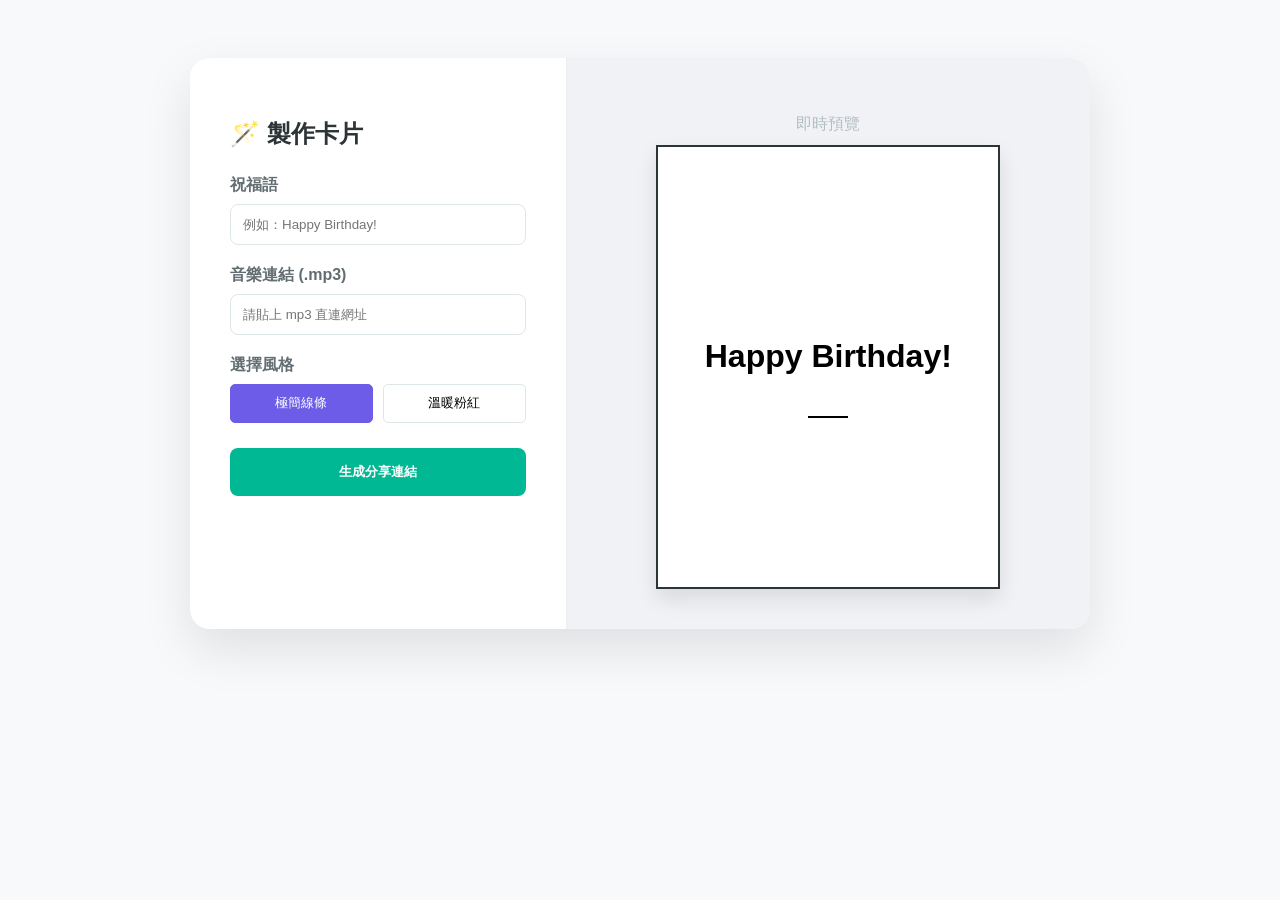
==== index.html @ b80559ca "Rename html to index.html" ====
<!DOCTYPE html>
<html lang="zh-TW">
<head>
    <meta charset="UTF-8">
    <title>生日卡片產生器</title>
    <style>
        :root { --primary: #6c5ce7; --bg: #f8f9fa; }
        body { font-family: 'Segoe UI', sans-serif; background: var(--bg); display: flex; justify-content: center; padding: 50px; }
        .editor-container { display: flex; background: white; border-radius: 20px; box-shadow: 0 20px 50px rgba(0,0,0,0.1); overflow: hidden; max-width: 900px; width: 100%; }
        
        /* 左側控制面板 */
        .controls { padding: 40px; width: 40%; border-right: 1px solid #eee; }
        .controls h2 { color: #2d3436; margin-bottom: 25px; font-size: 1.5rem; }
        label { display: block; margin-bottom: 8px; font-weight: bold; color: #636e72; }
        input { width: 100%; padding: 12px; margin-bottom: 20px; border: 1px solid #dfe6e9; border-radius: 8px; box-sizing: border-box; }
        
        .theme-selector { display: flex; gap: 10px; margin-bottom: 25px; }
        .theme-btn { flex: 1; padding: 10px; border: 1px solid #dfe6e9; background: white; cursor: pointer; border-radius: 5px; font-size: 0.8rem; }
        .theme-btn.active { background: var(--primary); color: white; border-color: var(--primary); }

        .generate-btn { width: 100%; padding: 15px; background: #00b894; color: white; border: none; border-radius: 8px; font-weight: bold; cursor: pointer; transition: 0.3s; }
        .generate-btn:hover { background: #55efc4; }

        /* 右側預覽區 */
        .preview-box { padding: 40px; width: 60%; background: #f1f2f6; display: flex; flex-direction: column; align-items: center; justify-content: center; }
        .card-preview { width: 300px; height: 400px; background: white; box-shadow: 0 10px 20px rgba(0,0,0,0.1); display: flex; flex-direction: column; justify-content: center; align-items: center; text-align: center; padding: 20px; transition: 0.5s; position: relative; }
        
        /* 風格樣式 */
        .style-modern { border: 2px solid #2d3436; }
        .style-modern::after { content: ''; width: 40px; height: 2px; background: #000; margin-top: 20px; }
        .style-warm { background: #fff5f5; border: 2px dashed #ff7675; color: #d63031; }
    </style>
</head>
<body>

<div class="editor-container">
    <div class="controls">
        <h2>🪄 製作卡片</h2>
        <label>祝福語</label>
        <input type="text" id="wishText" placeholder="例如：Happy Birthday!" oninput="sync()">
        
        <label>音樂連結 (.mp3)</label>
        <input type="text" id="musicUrl" placeholder="請貼上 mp3 直連網址" oninput="sync()">

        <label>選擇風格</label>
        <div class="theme-selector">
            <button class="theme-btn active" onclick="changeStyle('style-modern', this)">極簡線條</button>
            <button class="theme-btn" onclick="changeStyle('style-warm', this)">溫暖粉紅</button>
        </div>

        <button class="generate-btn" onclick="generate()">生成分享連結</button>
        <p id="finalLink" style="word-break: break-all; font-size: 0.8rem; color: #0984e3; margin-top: 15px;"></p>
    </div>

    <div class="preview-box">
        <p style="margin-bottom: 10px; color: #b2bec3;">即時預覽</p>
        <div id="cardMockup" class="card-preview style-modern">
            <h1 id="previewDisplay">Happy Birthday!</h1>
        </div>
    </div>
</div>

<script>
    let currentStyle = 'style-modern';

    function sync() {
        const text = document.getElementById('wishText').value;
        document.getElementById('previewDisplay').innerText = text || "在此顯示祝福";
    }

    function changeStyle(styleName, btn) {
        currentStyle = styleName;
        document.getElementById('cardMockup').className = 'card-preview ' + styleName;
        document.querySelectorAll('.theme-btn').forEach(b => b.classList.remove('active'));
        btn.classList.add('active');
    }

    function generate() {
        const text = encodeURIComponent(document.getElementById('wishText').value);
        const music = encodeURIComponent(document.getElementById('musicUrl').value);
        
        // 假設展示頁面叫 card.html
        const url = `${window.location.origin}${window.location.pathname.replace('index.html', '')}card.html?msg=${text}&m=${music}&s=${currentStyle}`;
        
        const linkDisplay = document.getElementById('finalLink');
        linkDisplay.innerHTML = `成功！請複製網址傳給壽星：<br><a href="${url}" target="_blank">${url}</a>`;
    }
</script>

</body>
</html>
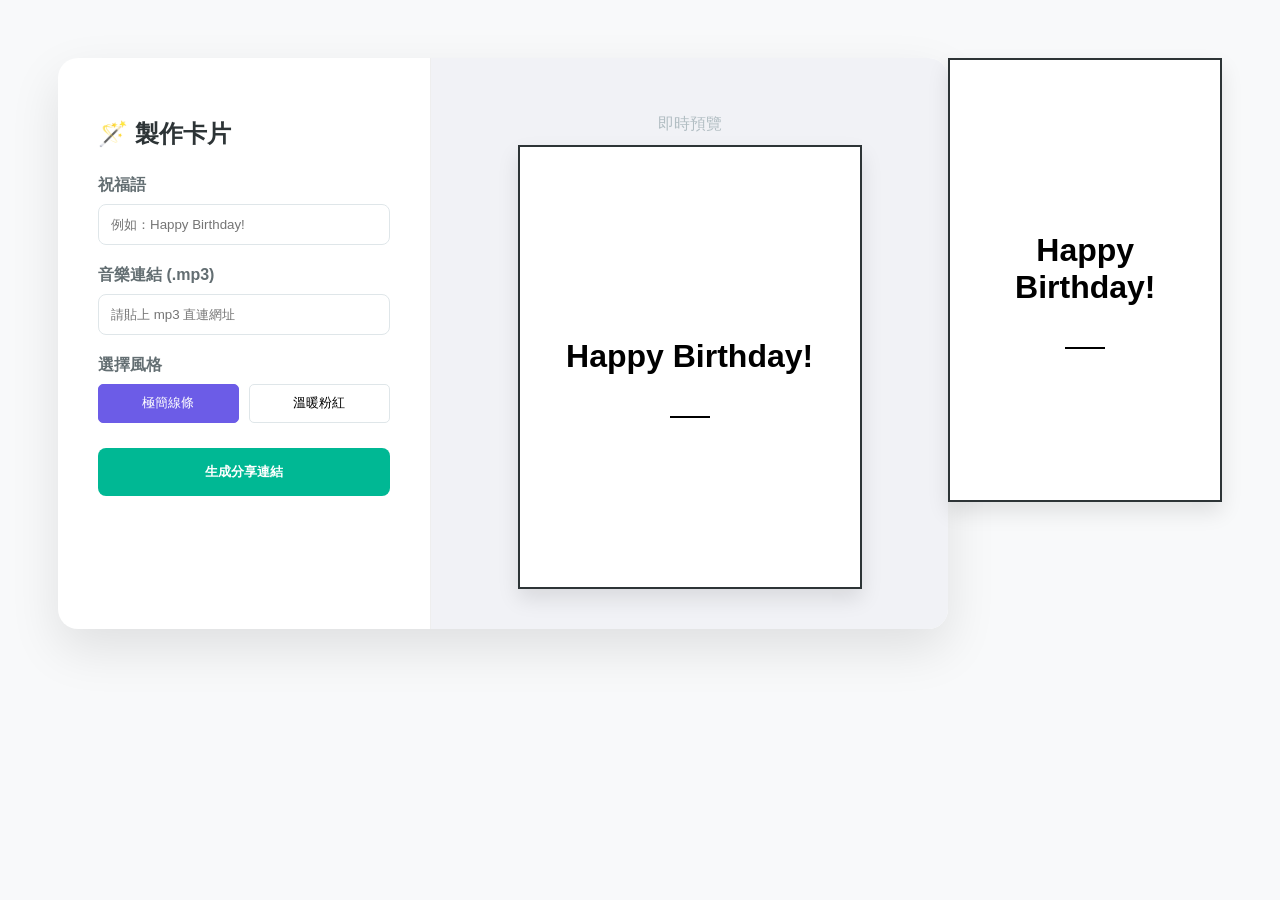
==== commit 2383ec16: "Update index.html" ====
--- a/index.html
+++ b/index.html
@@ -87,5 +87,10 @@
     }
 </script>
 
+
+
+    <div id="cardMockup" class="card-preview style-modern">
+    <div class="card-background-deco"></div> <div class="card-border-deco"></div>    <h1 id="previewDisplay">Happy Birthday!</h1>
+    <div class="card-element-deco"></div>  </div>
 </body>
 </html>
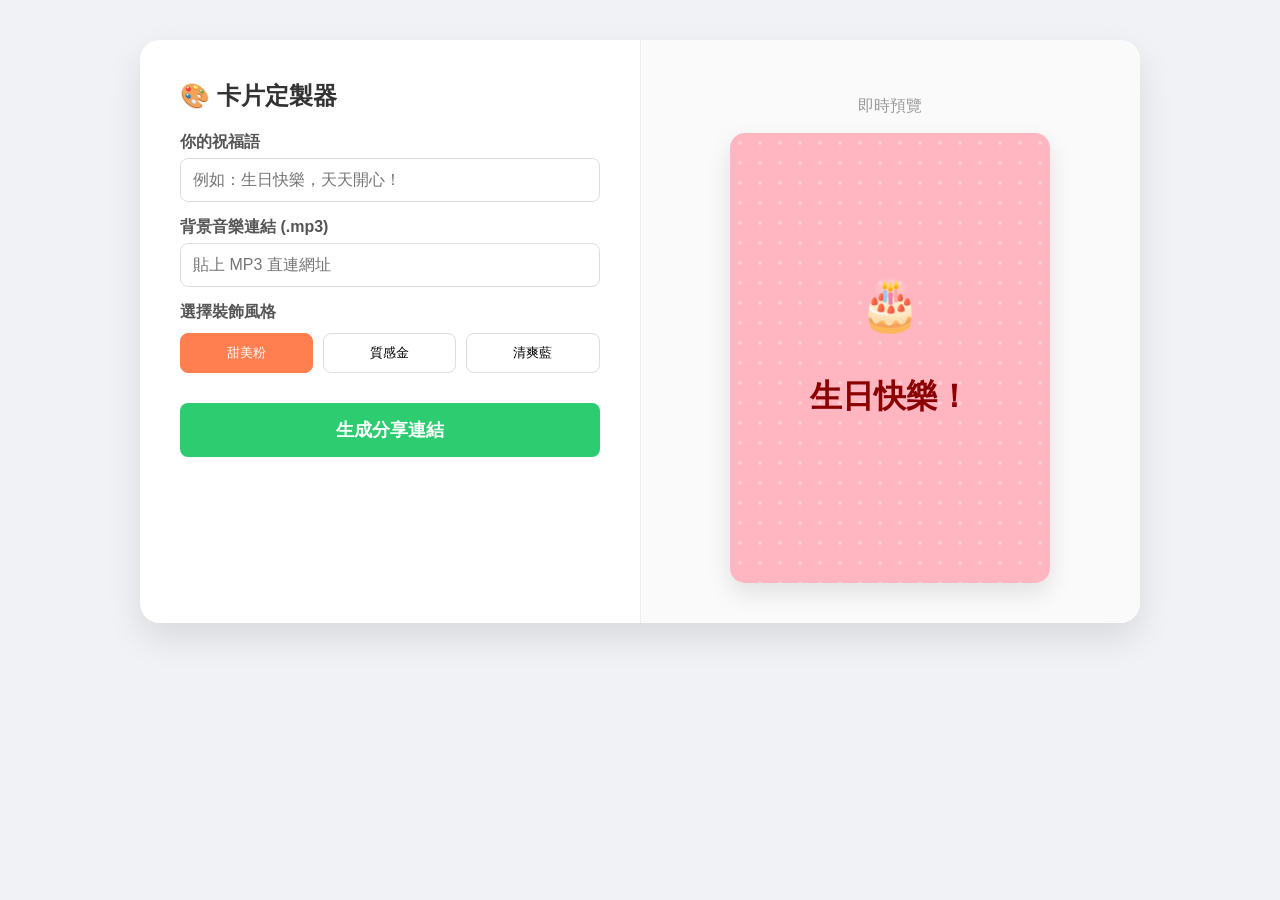
==== commit ebf7e386: "Update index.html" ====
--- a/index.html
+++ b/index.html
@@ -2,95 +2,193 @@
 <html lang="zh-TW">
 <head>
     <meta charset="UTF-8">
-    <title>生日卡片產生器</title>
+    <meta name="viewport" content="width=device-width, initial-scale=1.0">
+    <title>生日卡片產生器 - 製作專區</title>
     <style>
-        :root { --primary: #6c5ce7; --bg: #f8f9fa; }
-        body { font-family: 'Segoe UI', sans-serif; background: var(--bg); display: flex; justify-content: center; padding: 50px; }
-        .editor-container { display: flex; background: white; border-radius: 20px; box-shadow: 0 20px 50px rgba(0,0,0,0.1); overflow: hidden; max-width: 900px; width: 100%; }
+        :root {
+            --primary: #ff7f50;
+            --bg-body: #f0f2f5;
+        }
+
+        body {
+            font-family: 'PingFang TC', 'Microsoft JhengHei', sans-serif;
+            background-color: var(--bg-body);
+            display: flex;
+            justify-content: center;
+            padding: 40px 20px;
+            margin: 0;
+        }
+
+        .container {
+            display: flex;
+            flex-wrap: wrap;
+            background: white;
+            border-radius: 20px;
+            box-shadow: 0 15px 35px rgba(0,0,0,0.1);
+            max-width: 1000px;
+            width: 100%;
+            overflow: hidden;
+        }
+
+        /* 左側：控制面板 */
+        .editor {
+            flex: 1;
+            padding: 40px;
+            min-width: 300px;
+            border-right: 1px solid #eee;
+        }
+
+        h2 { color: #333; margin-top: 0; }
+        label { display: block; margin: 15px 0 5px; font-weight: bold; color: #555; }
         
-        /* 左側控制面板 */
-        .controls { padding: 40px; width: 40%; border-right: 1px solid #eee; }
-        .controls h2 { color: #2d3436; margin-bottom: 25px; font-size: 1.5rem; }
-        label { display: block; margin-bottom: 8px; font-weight: bold; color: #636e72; }
-        input { width: 100%; padding: 12px; margin-bottom: 20px; border: 1px solid #dfe6e9; border-radius: 8px; box-sizing: border-box; }
+        input, select {
+            width: 100%;
+            padding: 12px;
+            border: 1px solid #ddd;
+            border-radius: 8px;
+            font-size: 16px;
+            box-sizing: border-box;
+        }
+
+        .theme-group { display: flex; gap: 10px; margin-top: 10px; }
+        .btn-theme {
+            flex: 1; padding: 10px; border: 1px solid #ddd; background: white;
+            cursor: pointer; border-radius: 8px; transition: 0.3s;
+        }
+        .btn-theme.active { background: var(--primary); color: white; border-color: var(--primary); }
+
+        .gen-btn {
+            width: 100%; margin-top: 30px; padding: 15px;
+            background: #2ecc71; color: white; border: none;
+            border-radius: 8px; font-size: 18px; font-weight: bold;
+            cursor: pointer; transition: 0.3s;
+        }
+        .gen-btn:hover { background: #27ae60; transform: translateY(-2px); }
+
+        /* 右側：即時預覽 */
+        .preview-section {
+            flex: 1;
+            padding: 40px;
+            background: #fafafa;
+            display: flex;
+            flex-direction: column;
+            align-items: center;
+            min-width: 350px;
+        }
+
+        /* --- 卡片主體樣式 --- */
+        #card-preview {
+            width: 320px;
+            height: 450px;
+            border-radius: 15px;
+            position: relative;
+            display: flex;
+            flex-direction: column;
+            justify-content: center;
+            align-items: center;
+            text-align: center;
+            padding: 30px;
+            box-sizing: border-box;
+            transition: 0.5s;
+            overflow: hidden;
+            box-shadow: 0 10px 25px rgba(0,0,0,0.1);
+        }
+
+        /* 裝飾元件 */
+        .deco-bg { position: absolute; top: 0; left: 0; width: 100%; height: 100%; z-index: 0; pointer-events: none; }
+        .deco-icon { font-size: 50px; margin-bottom: 20px; z-index: 1; animation: float 3s infinite ease-in-out; }
+        .preview-text { z-index: 1; color: inherit; }
+
+        /* 主題樣式庫 */
+        .theme-sweet { background: #ffb6c1; color: #8b0000; }
+        .theme-sweet .deco-bg { background-image: radial-gradient(#fff 2px, transparent 2px); background-size: 20px 20px; opacity: 0.3; }
         
-        .theme-selector { display: flex; gap: 10px; margin-bottom: 25px; }
-        .theme-btn { flex: 1; padding: 10px; border: 1px solid #dfe6e9; background: white; cursor: pointer; border-radius: 5px; font-size: 0.8rem; }
-        .theme-btn.active { background: var(--primary); color: white; border-color: var(--primary); }
+        .theme-elegant { background: #2c3e50; color: #f1c40f; border: 5px double #f1c40f; }
+        .theme-elegant .deco-bg { background: linear-gradient(45deg, transparent 45%, #f1c40f 50%, transparent 55%); background-size: 10px 10px; opacity: 0.1; }
 
-        .generate-btn { width: 100%; padding: 15px; background: #00b894; color: white; border: none; border-radius: 8px; font-weight: bold; cursor: pointer; transition: 0.3s; }
-        .generate-btn:hover { background: #55efc4; }
+        .theme-sky { background: #87ceeb; color: white; }
+        .theme-sky .deco-bg { background: white; border-radius: 50%; width: 100px; height: 100px; top: -20px; right: -20px; filter: blur(30px); opacity: 0.5; }
 
-        /* 右側預覽區 */
-        .preview-box { padding: 40px; width: 60%; background: #f1f2f6; display: flex; flex-direction: column; align-items: center; justify-content: center; }
-        .card-preview { width: 300px; height: 400px; background: white; box-shadow: 0 10px 20px rgba(0,0,0,0.1); display: flex; flex-direction: column; justify-content: center; align-items: center; text-align: center; padding: 20px; transition: 0.5s; position: relative; }
-        
-        /* 風格樣式 */
-        .style-modern { border: 2px solid #2d3436; }
-        .style-modern::after { content: ''; width: 40px; height: 2px; background: #000; margin-top: 20px; }
-        .style-warm { background: #fff5f5; border: 2px dashed #ff7675; color: #d63031; }
+        @keyframes float {
+            0%, 100% { transform: translateY(0); }
+            50% { transform: translateY(-15px); }
+        }
+
+        #result-link {
+            margin-top: 20px; padding: 15px; background: #e8f4fd;
+            border-radius: 8px; font-size: 13px; word-break: break-all;
+            display: none; border: 1px dashed #3498db;
+        }
     </style>
 </head>
 <body>
 
-<div class="editor-container">
-    <div class="controls">
-        <h2>🪄 製作卡片</h2>
-        <label>祝福語</label>
-        <input type="text" id="wishText" placeholder="例如：Happy Birthday!" oninput="sync()">
+<div class="container">
+    <div class="editor">
+        <h2>🎨 卡片定製器</h2>
         
-        <label>音樂連結 (.mp3)</label>
-        <input type="text" id="musicUrl" placeholder="請貼上 mp3 直連網址" oninput="sync()">
+        <label>你的祝福語</label>
+        <input type="text" id="inputMsg" placeholder="例如：生日快樂，天天開心！" oninput="update()">
+        
+        <label>背景音樂連結 (.mp3)</label>
+        <input type="text" id="inputMusic" placeholder="貼上 MP3 直連網址" oninput="update()">
 
-        <label>選擇風格</label>
-        <div class="theme-selector">
-            <button class="theme-btn active" onclick="changeStyle('style-modern', this)">極簡線條</button>
-            <button class="theme-btn" onclick="changeStyle('style-warm', this)">溫暖粉紅</button>
+        <label>選擇裝飾風格</label>
+        <div class="theme-group">
+            <button class="btn-theme active" onclick="setTheme('theme-sweet', '🎂', this)">甜美粉</button>
+            <button class="btn-theme" onclick="setTheme('theme-elegant', '✨', this)">質感金</button>
+            <button class="btn-theme" onclick="setTheme('theme-sky', '☁️', this)">清爽藍</button>
         </div>
 
-        <button class="generate-btn" onclick="generate()">生成分享連結</button>
-        <p id="finalLink" style="word-break: break-all; font-size: 0.8rem; color: #0984e3; margin-top: 15px;"></p>
+        <button class="gen-btn" onclick="generateURL()">生成分享連結</button>
+        
+        <div id="result-link"></div>
     </div>
 
-    <div class="preview-box">
-        <p style="margin-bottom: 10px; color: #b2bec3;">即時預覽</p>
-        <div id="cardMockup" class="card-preview style-modern">
-            <h1 id="previewDisplay">Happy Birthday!</h1>
+    <div class="preview-section">
+        <p style="color: #999;">即時預覽</p>
+        <div id="card-preview" class="theme-sweet">
+            <div class="deco-bg"></div>
+            <div class="deco-icon" id="previewIcon">🎂</div>
+            <h1 class="preview-text" id="previewText">生日快樂！</h1>
         </div>
     </div>
 </div>
 
 <script>
-    let currentStyle = 'style-modern';
+    let currentTheme = 'theme-sweet';
+    let currentIcon = '🎂';
 
-    function sync() {
-        const text = document.getElementById('wishText').value;
-        document.getElementById('previewDisplay').innerText = text || "在此顯示祝福";
+    function update() {
+        const msg = document.getElementById('inputMsg').value;
+        document.getElementById('previewText').innerText = msg || "生日快樂！";
     }
 
-    function changeStyle(styleName, btn) {
-        currentStyle = styleName;
-        document.getElementById('cardMockup').className = 'card-preview ' + styleName;
-        document.querySelectorAll('.theme-btn').forEach(b => b.classList.remove('active'));
+    function setTheme(theme, icon, btn) {
+        currentTheme = theme;
+        currentIcon = icon;
+        document.getElementById('card-preview').className = theme;
+        document.getElementById('previewIcon').innerText = icon;
+        
+        document.querySelectorAll('.btn-theme').forEach(b => b.classList.remove('active'));
         btn.classList.add('active');
     }
 
-    function generate() {
-        const text = encodeURIComponent(document.getElementById('wishText').value);
-        const music = encodeURIComponent(document.getElementById('musicUrl').value);
-        
-        // 假設展示頁面叫 card.html
-        const url = `${window.location.origin}${window.location.pathname.replace('index.html', '')}card.html?msg=${text}&m=${music}&s=${currentStyle}`;
-        
-        const linkDisplay = document.getElementById('finalLink');
-        linkDisplay.innerHTML = `成功！請複製網址傳給壽星：<br><a href="${url}" target="_blank">${url}</a>`;
+    function generateURL() {
+        const msg = encodeURIComponent(document.getElementById('inputMsg').value || "生日快樂！");
+        const music = encodeURIComponent(document.getElementById('inputMusic').value);
+        const theme = currentTheme;
+        const icon = encodeURIComponent(currentIcon);
+
+        // 自動取得當前路徑並指向 card.html
+        const basePath = window.location.href.substring(0, window.location.href.lastIndexOf('/') + 1);
+        const finalURL = `${basePath}card.html?msg=${msg}&m=${music}&t=${theme}&i=${icon}`;
+
+        const resultDiv = document.getElementById('result-link');
+        resultDiv.style.display = 'block';
+        resultDiv.innerHTML = `<strong>製作完成！傳給壽星：</strong><br><a href="${finalURL}" target="_blank">${finalURL}</a>`;
     }
 </script>
 
-
-
-    <div id="cardMockup" class="card-preview style-modern">
-    <div class="card-background-deco"></div> <div class="card-border-deco"></div>    <h1 id="previewDisplay">Happy Birthday!</h1>
-    <div class="card-element-deco"></div>  </div>
 </body>
 </html>
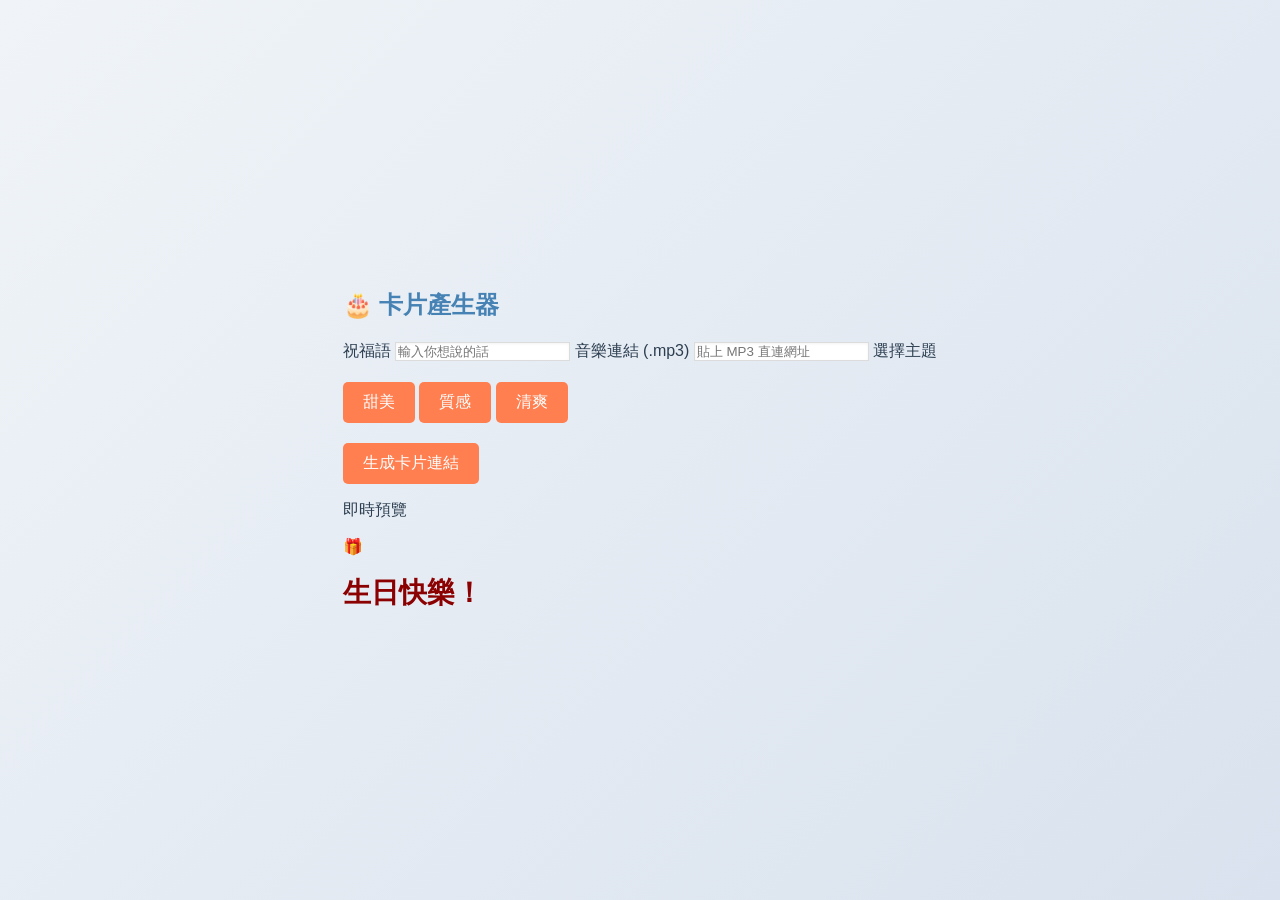
==== commit 0f68648d: "Update index.html" ====
--- a/index.html
+++ b/index.html
@@ -4,191 +4,43 @@
     <meta charset="UTF-8">
     <meta name="viewport" content="width=device-width, initial-scale=1.0">
     <title>生日卡片產生器 - 製作專區</title>
-    <style>
-        :root {
-            --primary: #ff7f50;
-            --bg-body: #f0f2f5;
-        }
-
-        body {
-            font-family: 'PingFang TC', 'Microsoft JhengHei', sans-serif;
-            background-color: var(--bg-body);
-            display: flex;
-            justify-content: center;
-            padding: 40px 20px;
-            margin: 0;
-        }
-
-        .container {
-            display: flex;
-            flex-wrap: wrap;
-            background: white;
-            border-radius: 20px;
-            box-shadow: 0 15px 35px rgba(0,0,0,0.1);
-            max-width: 1000px;
-            width: 100%;
-            overflow: hidden;
-        }
-
-        /* 左側：控制面板 */
-        .editor {
-            flex: 1;
-            padding: 40px;
-            min-width: 300px;
-            border-right: 1px solid #eee;
-        }
-
-        h2 { color: #333; margin-top: 0; }
-        label { display: block; margin: 15px 0 5px; font-weight: bold; color: #555; }
-        
-        input, select {
-            width: 100%;
-            padding: 12px;
-            border: 1px solid #ddd;
-            border-radius: 8px;
-            font-size: 16px;
-            box-sizing: border-box;
-        }
-
-        .theme-group { display: flex; gap: 10px; margin-top: 10px; }
-        .btn-theme {
-            flex: 1; padding: 10px; border: 1px solid #ddd; background: white;
-            cursor: pointer; border-radius: 8px; transition: 0.3s;
-        }
-        .btn-theme.active { background: var(--primary); color: white; border-color: var(--primary); }
-
-        .gen-btn {
-            width: 100%; margin-top: 30px; padding: 15px;
-            background: #2ecc71; color: white; border: none;
-            border-radius: 8px; font-size: 18px; font-weight: bold;
-            cursor: pointer; transition: 0.3s;
-        }
-        .gen-btn:hover { background: #27ae60; transform: translateY(-2px); }
-
-        /* 右側：即時預覽 */
-        .preview-section {
-            flex: 1;
-            padding: 40px;
-            background: #fafafa;
-            display: flex;
-            flex-direction: column;
-            align-items: center;
-            min-width: 350px;
-        }
-
-        /* --- 卡片主體樣式 --- */
-        #card-preview {
-            width: 320px;
-            height: 450px;
-            border-radius: 15px;
-            position: relative;
-            display: flex;
-            flex-direction: column;
-            justify-content: center;
-            align-items: center;
-            text-align: center;
-            padding: 30px;
-            box-sizing: border-box;
-            transition: 0.5s;
-            overflow: hidden;
-            box-shadow: 0 10px 25px rgba(0,0,0,0.1);
-        }
-
-        /* 裝飾元件 */
-        .deco-bg { position: absolute; top: 0; left: 0; width: 100%; height: 100%; z-index: 0; pointer-events: none; }
-        .deco-icon { font-size: 50px; margin-bottom: 20px; z-index: 1; animation: float 3s infinite ease-in-out; }
-        .preview-text { z-index: 1; color: inherit; }
-
-        /* 主題樣式庫 */
-        .theme-sweet { background: #ffb6c1; color: #8b0000; }
-        .theme-sweet .deco-bg { background-image: radial-gradient(#fff 2px, transparent 2px); background-size: 20px 20px; opacity: 0.3; }
-        
-        .theme-elegant { background: #2c3e50; color: #f1c40f; border: 5px double #f1c40f; }
-        .theme-elegant .deco-bg { background: linear-gradient(45deg, transparent 45%, #f1c40f 50%, transparent 55%); background-size: 10px 10px; opacity: 0.1; }
-
-        .theme-sky { background: #87ceeb; color: white; }
-        .theme-sky .deco-bg { background: white; border-radius: 50%; width: 100px; height: 100px; top: -20px; right: -20px; filter: blur(30px); opacity: 0.5; }
-
-        @keyframes float {
-            0%, 100% { transform: translateY(0); }
-            50% { transform: translateY(-15px); }
-        }
-
-        #result-link {
-            margin-top: 20px; padding: 15px; background: #e8f4fd;
-            border-radius: 8px; font-size: 13px; word-break: break-all;
-            display: none; border: 1px dashed #3498db;
-        }
-    </style>
+    <link rel="stylesheet" href="style.css">
 </head>
 <body>
 
 <div class="container">
     <div class="editor">
-        <h2>🎨 卡片定製器</h2>
+        <h2>🎂 卡片產生器</h2>
+        <label>祝福語</label>
+        <input type="text" id="inputMsg" placeholder="輸入你想說的話" oninput="update()">
         
-        <label>你的祝福語</label>
-        <input type="text" id="inputMsg" placeholder="例如：生日快樂，天天開心！" oninput="update()">
+        <label>音樂連結 (.mp3)</label>
+        <input type="text" id="inputMusic" placeholder="貼上 MP3 直連網址">
         
-        <label>背景音樂連結 (.mp3)</label>
-        <input type="text" id="inputMusic" placeholder="貼上 MP3 直連網址" oninput="update()">
-
-        <label>選擇裝飾風格</label>
+        <label>選擇主題</label>
         <div class="theme-group">
-            <button class="btn-theme active" onclick="setTheme('theme-sweet', '🎂', this)">甜美粉</button>
-            <button class="btn-theme" onclick="setTheme('theme-elegant', '✨', this)">質感金</button>
-            <button class="btn-theme" onclick="setTheme('theme-sky', '☁️', this)">清爽藍</button>
+            <button class="btn-theme active" onclick="setTheme('theme-sweet', '🎁', this)">甜美</button>
+            <button class="btn-theme" onclick="setTheme('theme-elegant', '✨', this)">質感</button>
+            <button class="btn-theme" onclick="setTheme('theme-sky', '🎈', this)">清爽</button>
         </div>
 
-        <button class="gen-btn" onclick="generateURL()">生成分享連結</button>
-        
+        <button class="gen-btn" onclick="generateURL()">生成卡片連結</button>
         <div id="result-link"></div>
     </div>
 
     <div class="preview-section">
-        <p style="color: #999;">即時預覽</p>
+        <p>即時預覽</p>
         <div id="card-preview" class="theme-sweet">
             <div class="deco-bg"></div>
-            <div class="deco-icon" id="previewIcon">🎂</div>
+            <div class="deco-icon" id="previewIcon">🎁</div>
             <h1 class="preview-text" id="previewText">生日快樂！</h1>
         </div>
     </div>
 </div>
 
-<script>
-    let currentTheme = 'theme-sweet';
-    let currentIcon = '🎂';
-
-    function update() {
-        const msg = document.getElementById('inputMsg').value;
-        document.getElementById('previewText').innerText = msg || "生日快樂！";
-    }
-
-    function setTheme(theme, icon, btn) {
-        currentTheme = theme;
-        currentIcon = icon;
-        document.getElementById('card-preview').className = theme;
-        document.getElementById('previewIcon').innerText = icon;
-        
-        document.querySelectorAll('.btn-theme').forEach(b => b.classList.remove('active'));
-        btn.classList.add('active');
-    }
-
-    function generateURL() {
-        const msg = encodeURIComponent(document.getElementById('inputMsg').value || "生日快樂！");
-        const music = encodeURIComponent(document.getElementById('inputMusic').value);
-        const theme = currentTheme;
-        const icon = encodeURIComponent(currentIcon);
-
-        // 自動取得當前路徑並指向 card.html
-        const basePath = window.location.href.substring(0, window.location.href.lastIndexOf('/') + 1);
-        const finalURL = `${basePath}card.html?msg=${msg}&m=${music}&t=${theme}&i=${icon}`;
-
-        const resultDiv = document.getElementById('result-link');
-        resultDiv.style.display = 'block';
-        resultDiv.innerHTML = `<strong>製作完成！傳給壽星：</strong><br><a href="${finalURL}" target="_blank">${finalURL}</a>`;
-    }
-</script>
+<script src="script.js"></script>
+</body>
+</html>
 
 </body>
 </html>
--- a/style.css
+++ b/style.css
@@ -0,0 +1,239 @@
+body {
+    /* 設定網頁背景和字體 */
+    display: flex;
+    justify-content: center;
+    align-items: center;
+    min-height: 100vh;
+    margin: 0;
+    background-color: #f7f3e8; /* 淺藍色背景 */
+    font-family: 'Arial', sans-serif;
+    color: #333;
+}
+
+#card-container {
+    /* 卡片大小和居中 */
+    width: 350px;
+    height: 450px;
+    box-shadow: 0 10px 20px rgba(0, 0, 0, 0.2); /* 陰影讓卡片立體 */
+    border-radius: 15px;
+    overflow: hidden; /* 隱藏超出卡片邊界的內容 */
+    transition: transform 0.8s; /* 讓轉換更流暢 */
+}
+
+/* 封面樣式 */
+#card-cover {
+    width: 100%;
+    height: 100%;
+    background-color: #ffb6c1; /* 柔和的粉紅色封面 */
+    display: flex;
+    flex-direction: column;
+    justify-content: center;
+    align-items: center;
+    text-align: center;
+    padding: 20px;
+    box-sizing: border-box;
+    cursor: pointer; /* 顯示可點擊游標 */
+}
+
+/* 內頁樣式 */
+#card-inside {
+    width: 100%;
+    height: 100%;
+    background-color: #ffffff; /* 白色內頁 */
+    display: flex;
+    flex-direction: column;
+    justify-content: space-around;
+    align-items: center;
+    text-align: center;
+    padding: 30px;
+    box-sizing: border-box;
+}
+
+/* 隱藏/顯示的 CSS 類別 (由 JavaScript 控制) */
+.hidden {
+    display: none !important;
+}
+
+/* 按鈕樣式 */
+button {
+    padding: 10px 20px;
+    margin-top: 20px;
+    border: none;
+    border-radius: 5px;
+    background-color: #ff7f50; /* 珊瑚橘色按鈕 */
+    color: white;
+    font-size: 16px;
+    cursor: pointer;
+    transition: background-color 0.3s;
+}
+
+button:hover {
+    background-color: #ff6347; /* 滑鼠移上變深色 */
+}
+
+h1 {
+    font-size: 28px;
+    color: #8b0000; /* 深紅色文字 */
+}
+
+h2 {
+    color: #4682b4; /* 藍色標題 */
+}
+
+
+
+
+
+
+/* 添加到 index.html 的 <style> 標籤中 */
+
+/* -- 自定義變數 (方便統一修改顏色) -- */
+:root {
+    --primary-color: #ff6b6b; /* 主色調 */
+    --secondary-color: #48dbfb; /* 副色調 */
+    --bg-light: #fdfdfd; /* 淺色背景 */
+    --text-dark: #2c3e50; /* 深色文字 */
+}
+
+body {
+    background: linear-gradient(135deg, #f0f4f8, #d9e2ee); /* 全頁背景漸變 */
+    color: var(--text-dark);
+}
+
+.controls h2, .controls label { color: var(--text-dark); }
+
+input {
+    border: 1px solid #dcdcdc;
+    box-shadow: inset 0 1px 3px rgba(0,0,0,0.05);
+}
+
+.theme-btn.active {
+    background: var(--primary-color);
+    border-color: var(--primary-color);
+}
+
+.generate-btn {
+    background: #2ecc71; /* 綠色按鈕 */
+}
+.generate-btn:hover {
+    background: #27ae60;
+}
+
+/* 卡片預覽區的基礎樣式 */
+.card-preview {
+    border: none; /* 移除預設邊框，改用背景裝飾 */
+    background: var(--bg-light);
+    overflow: hidden; /* 確保裝飾品不會溢出 */
+    position: relative; /* 讓內部裝飾品可以絕對定位 */
+}
+
+/* -- 風格 1: 極簡線條 (Modern Line) -- */
+.style-modern {
+    background: linear-gradient(45deg, #e0e0e0, #ffffff);
+    color: #333;
+}
+.style-modern .card-background-deco {
+    position: absolute; top: 0; left: 0; right: 0; bottom: 0;
+    background-image: linear-gradient(to right, rgba(0,0,0,0.05) 1px, transparent 1px),
+                      linear-gradient(to bottom, rgba(0,0,0,0.05) 1px, transparent 1px);
+    background-size: 20px 20px; /* 網格背景 */
+    opacity: 0.8;
+}
+.style-modern .card-border-deco {
+    position: absolute; top: 10px; left: 10px; right: 10px; bottom: 10px;
+    border: 1px dashed #666; /* 虛線邊框 */
+}
+.style-modern .card-element-deco::before {
+    content: ''; position: absolute; bottom: 20px; left: 50%; transform: translateX(-50%);
+    width: 60px; height: 3px; background: #333; border-radius: 5px; /* 底部短線 */
+}
+
+
+/* -- 風格 2: 溫暖粉紅 (Warm Pink) -- */
+.style-warm {
+    background: linear-gradient(135deg, #ffebee, #ffcdd2); /* 漸層背景 */
+    color: #e57373;
+    border-radius: 15px; /* 圓角卡片 */
+}
+.style-warm h1 { font-family: 'Comic Sans MS', cursive; } /* 卡片內文字換個可愛字體 */
+.style-warm .card-background-deco {
+    position: absolute; top: 0; left: 0; right: 0; bottom: 0;
+    background: radial-gradient(circle at top left, rgba(255,193,7,0.1) 0%, transparent 40%),
+                radial-gradient(circle at bottom right, rgba(255,193,7,0.1) 0%, transparent 40%);
+}
+.style-warm .card-element-deco::before,
+.style-warm .card-element-deco::after {
+    content: '💖'; position: absolute; font-size: 24px; animation: float 3s infinite ease-in-out alternate;
+}
+.style-warm .card-element-deco::before { top: 15%; left: 10%; animation-delay: 0s; }
+.style-warm .card-element-deco::after { bottom: 10%; right: 15%; animation-delay: 1.5s; }
+
+/* -- 更多風格 (你可以自己添加，例如浪漫紫、未來藍等) -- */
+/* .style-romantic-purple { ... } */
+
+
+/* -- 動畫定義 -- */
+@keyframes float {
+    0% { transform: translateY(0px); }
+    100% { transform: translateY(-10px); }
+}
+
+
+/* 添加到 card.html 的 <style> 標籤中 */
+
+body {
+    background: linear-gradient(135deg, #f0f4f8, #d9e2ee); /* 和製作頁面保持一致 */
+}
+
+.card {
+    border: none; /* 移除預設邊框 */
+    overflow: hidden;
+    position: relative; /* 確保內部裝飾品可以絕對定位 */
+}
+
+/* 將上方 index.html 中的 .style-modern, .style-warm 等樣式全部複製過來 */
+/* -- 風格 1: 極簡線條 -- */
+.style-modern {
+    background: linear-gradient(45deg, #e0e0e0, #ffffff);
+    color: #333;
+}
+.style-modern .card-background-deco {
+    position: absolute; top: 0; left: 0; right: 0; bottom: 0;
+    background-image: linear-gradient(to right, rgba(0,0,0,0.05) 1px, transparent 1px),
+                      linear-gradient(to bottom, rgba(0,0,0,0.05) 1px, transparent 1px);
+    background-size: 20px 20px;
+    opacity: 0.8;
+}
+.style-modern .card-border-deco {
+    position: absolute; top: 10px; left: 10px; right: 10px; bottom: 10px;
+    border: 1px dashed #666;
+}
+.style-modern .card-element-deco::before {
+    content: ''; position: absolute; bottom: 20px; left: 50%; transform: translateX(-50%);
+    width: 60px; height: 3px; background: #333; border-radius: 5px;
+}
+
+/* -- 風格 2: 溫暖粉紅 -- */
+.style-warm {
+    background: linear-gradient(135deg, #ffebee, #ffcdd2);
+    color: #e57373;
+    border-radius: 15px;
+}
+.style-warm h1 { font-family: 'Comic Sans MS', cursive; }
+.style-warm .card-background-deco {
+    position: absolute; top: 0; left: 0; right: 0; bottom: 0;
+    background: radial-gradient(circle at top left, rgba(255,193,7,0.1) 0%, transparent 40%),
+                radial-gradient(circle at bottom right, rgba(255,193,7,0.1) 0%, transparent 40%);
+}
+.style-warm .card-element-deco::before,
+.style-warm .card-element-deco::after {
+    content: '💖'; position: absolute; font-size: 24px; animation: float 3s infinite ease-in-out alternate;
+}
+.style-warm .card-element-deco::before { top: 15%; left: 10%; animation-delay: 0s; }
+.style-warm .card-element-deco::after { bottom: 10%; right: 15%; animation-delay: 1.5s; }
+
+/* -- 動畫定義 -- */
+@keyframes float {
+    0% { transform: translateY(0px); }
+    100% { transform: translateY(-10px); }
+}
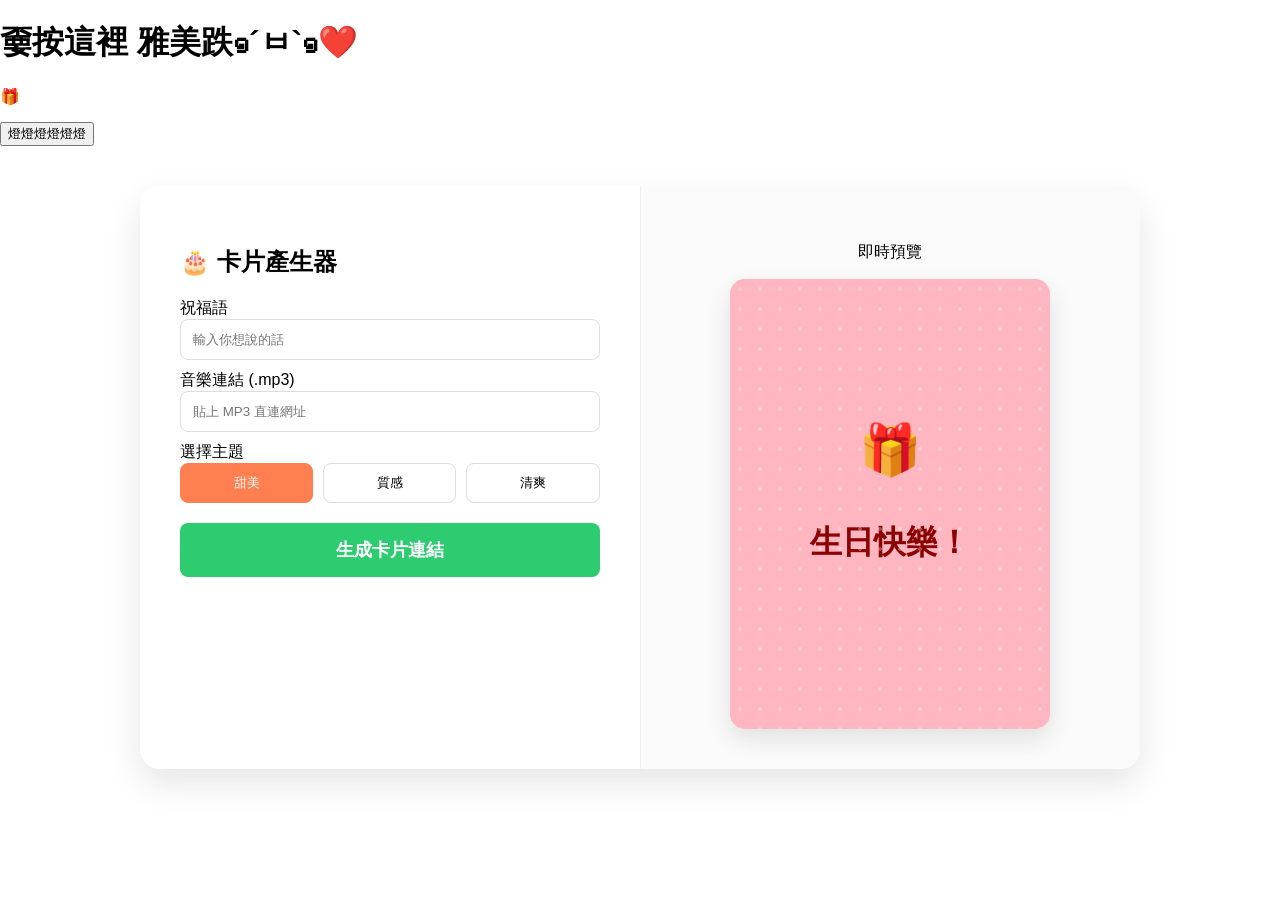
==== commit bfbaf9f1: "Update index.html" ====
--- a/index.html
+++ b/index.html
@@ -1,3 +1,28 @@
+<!DOCTYPE html>
+<html lang="zh-TW">
+<head>
+    <meta charset="UTF-8">
+    <meta name="viewport" content="width=device-width, initial-scale=1.0">
+    <title>❤️🔞 生日驚喜卡片 🔞❤️</title>
+    <link rel="stylesheet" href="style.css">
+</head>
+<body>
+
+    <div id="card-container">
+
+        <div id="card-cover">
+            <h1>嫑按這裡
+                雅美跌๑´ㅂ`๑❤️</h1>
+            <p>🎁</p>
+            <button id="open-button">燈燈燈燈燈燈</button>
+        </div>
+
+
+
+
+
+
+
 <!DOCTYPE html>
 <html lang="zh-TW">
 <head>
--- a/style.css
+++ b/style.css
@@ -1,239 +1,46 @@
-body {
-    /* 設定網頁背景和字體 */
-    display: flex;
-    justify-content: center;
-    align-items: center;
-    min-height: 100vh;
-    margin: 0;
-    background-color: #f7f3e8; /* 淺藍色背景 */
-    font-family: 'Arial', sans-serif;
-    color: #333;
+:root { --primary: #ff7f50; --bg-body: #f4f7f6; }
+
+body { font-family: 'Arial', sans-serif; margin: 0; }
+
+/* 產生器版面布局 */
+.container { display: flex; flex-wrap: wrap; background: white; border-radius: 20px; box-shadow: 0 15px 35px rgba(0,0,0,0.1); max-width: 1000px; width: 100%; overflow: hidden; margin: 40px auto; }
+.editor { flex: 1; padding: 40px; min-width: 300px; border-right: 1px solid #eee; }
+.preview-section { flex: 1; padding: 40px; background: #fafafa; display: flex; flex-direction: column; align-items: center; }
+
+/* 表單元件 */
+input { width: 100%; padding: 12px; border: 1px solid #ddd; border-radius: 8px; box-sizing: border-box; margin-bottom: 10px; }
+.theme-group { display: flex; gap: 10px; margin-bottom: 20px; }
+.btn-theme { flex: 1; padding: 10px; border: 1px solid #ddd; background: white; cursor: pointer; border-radius: 8px; }
+.btn-theme.active { background: var(--primary); color: white; border-color: var(--primary); }
+.gen-btn { width: 100%; padding: 15px; background: #2ecc71; color: white; border: none; border-radius: 8px; font-size: 18px; font-weight: bold; cursor: pointer; }
+
+/* 卡片基礎結構 */
+#card-preview, .card-final { 
+    width: 320px; height: 450px; border-radius: 15px; position: relative; 
+    display: flex; flex-direction: column; justify-content: center; 
+    align-items: center; text-align: center; padding: 30px; 
+    box-sizing: border-box; transition: 0.5s; overflow: hidden; 
+    box-shadow: 0 10px 25px rgba(0,0,0,0.1); 
 }
 
-#card-container {
-    /* 卡片大小和居中 */
-    width: 350px;
-    height: 450px;
-    box-shadow: 0 10px 20px rgba(0, 0, 0, 0.2); /* 陰影讓卡片立體 */
-    border-radius: 15px;
-    overflow: hidden; /* 隱藏超出卡片邊界的內容 */
-    transition: transform 0.8s; /* 讓轉換更流暢 */
-}
+/* 最終展示卡片動畫 */
+.card-final { animation: pop 0.6s cubic-bezier(0.175, 0.885, 0.32, 1.275); width: 350px; height: 500px; }
 
-/* 封面樣式 */
-#card-cover {
-    width: 100%;
-    height: 100%;
-    background-color: #ffb6c1; /* 柔和的粉紅色封面 */
-    display: flex;
-    flex-direction: column;
-    justify-content: center;
-    align-items: center;
-    text-align: center;
-    padding: 20px;
-    box-sizing: border-box;
-    cursor: pointer; /* 顯示可點擊游標 */
-}
+/* 裝飾與主題 */
+.deco-bg { position: absolute; top: 0; left: 0; width: 100%; height: 100%; z-index: 0; pointer-events: none; }
+.deco-icon { font-size: 50px; margin-bottom: 20px; z-index: 1; animation: float 3s infinite ease-in-out; }
 
-/* 內頁樣式 */
-#card-inside {
-    width: 100%;
-    height: 100%;
-    background-color: #ffffff; /* 白色內頁 */
-    display: flex;
-    flex-direction: column;
-    justify-content: space-around;
-    align-items: center;
-    text-align: center;
-    padding: 30px;
-    box-sizing: border-box;
-}
+.theme-sweet { background: #ffb6c1; color: #8b0000; }
+.theme-sweet .deco-bg { background-image: radial-gradient(#fff 2px, transparent 2px); background-size: 20px 20px; opacity: 0.3; }
 
-/* 隱藏/顯示的 CSS 類別 (由 JavaScript 控制) */
-.hidden {
-    display: none !important;
-}
+.theme-elegant { background: #2c3e50; color: #f1c40f; border: 5px double #f1c40f; }
+.theme-elegant .deco-bg { background: linear-gradient(45deg, transparent 45%, #f1c40f 50%, transparent 55%); background-size: 10px 10px; opacity: 0.1; }
 
-/* 按鈕樣式 */
-button {
-    padding: 10px 20px;
-    margin-top: 20px;
-    border: none;
-    border-radius: 5px;
-    background-color: #ff7f50; /* 珊瑚橘色按鈕 */
-    color: white;
-    font-size: 16px;
-    cursor: pointer;
-    transition: background-color 0.3s;
-}
+.theme-sky { background: #87ceeb; color: white; }
+.theme-sky .deco-bg { background: white; border-radius: 50%; width: 100px; height: 100px; position: absolute; top: -20px; right: -20px; filter: blur(30px); opacity: 0.5; }
 
-button:hover {
-    background-color: #ff6347; /* 滑鼠移上變深色 */
-}
+@keyframes float { 0%, 100% { transform: translateY(0); } 50% { transform: translateY(-15px); } }
+@keyframes pop { from { transform: scale(0.8); opacity: 0; } to { transform: scale(1); opacity: 1; } }
 
-h1 {
-    font-size: 28px;
-    color: #8b0000; /* 深紅色文字 */
-}
-
-h2 {
-    color: #4682b4; /* 藍色標題 */
-}
-
-
-
-
-
-
-/* 添加到 index.html 的 <style> 標籤中 */
-
-/* -- 自定義變數 (方便統一修改顏色) -- */
-:root {
-    --primary-color: #ff6b6b; /* 主色調 */
-    --secondary-color: #48dbfb; /* 副色調 */
-    --bg-light: #fdfdfd; /* 淺色背景 */
-    --text-dark: #2c3e50; /* 深色文字 */
-}
-
-body {
-    background: linear-gradient(135deg, #f0f4f8, #d9e2ee); /* 全頁背景漸變 */
-    color: var(--text-dark);
-}
-
-.controls h2, .controls label { color: var(--text-dark); }
-
-input {
-    border: 1px solid #dcdcdc;
-    box-shadow: inset 0 1px 3px rgba(0,0,0,0.05);
-}
-
-.theme-btn.active {
-    background: var(--primary-color);
-    border-color: var(--primary-color);
-}
-
-.generate-btn {
-    background: #2ecc71; /* 綠色按鈕 */
-}
-.generate-btn:hover {
-    background: #27ae60;
-}
-
-/* 卡片預覽區的基礎樣式 */
-.card-preview {
-    border: none; /* 移除預設邊框，改用背景裝飾 */
-    background: var(--bg-light);
-    overflow: hidden; /* 確保裝飾品不會溢出 */
-    position: relative; /* 讓內部裝飾品可以絕對定位 */
-}
-
-/* -- 風格 1: 極簡線條 (Modern Line) -- */
-.style-modern {
-    background: linear-gradient(45deg, #e0e0e0, #ffffff);
-    color: #333;
-}
-.style-modern .card-background-deco {
-    position: absolute; top: 0; left: 0; right: 0; bottom: 0;
-    background-image: linear-gradient(to right, rgba(0,0,0,0.05) 1px, transparent 1px),
-                      linear-gradient(to bottom, rgba(0,0,0,0.05) 1px, transparent 1px);
-    background-size: 20px 20px; /* 網格背景 */
-    opacity: 0.8;
-}
-.style-modern .card-border-deco {
-    position: absolute; top: 10px; left: 10px; right: 10px; bottom: 10px;
-    border: 1px dashed #666; /* 虛線邊框 */
-}
-.style-modern .card-element-deco::before {
-    content: ''; position: absolute; bottom: 20px; left: 50%; transform: translateX(-50%);
-    width: 60px; height: 3px; background: #333; border-radius: 5px; /* 底部短線 */
-}
-
-
-/* -- 風格 2: 溫暖粉紅 (Warm Pink) -- */
-.style-warm {
-    background: linear-gradient(135deg, #ffebee, #ffcdd2); /* 漸層背景 */
-    color: #e57373;
-    border-radius: 15px; /* 圓角卡片 */
-}
-.style-warm h1 { font-family: 'Comic Sans MS', cursive; } /* 卡片內文字換個可愛字體 */
-.style-warm .card-background-deco {
-    position: absolute; top: 0; left: 0; right: 0; bottom: 0;
-    background: radial-gradient(circle at top left, rgba(255,193,7,0.1) 0%, transparent 40%),
-                radial-gradient(circle at bottom right, rgba(255,193,7,0.1) 0%, transparent 40%);
-}
-.style-warm .card-element-deco::before,
-.style-warm .card-element-deco::after {
-    content: '💖'; position: absolute; font-size: 24px; animation: float 3s infinite ease-in-out alternate;
-}
-.style-warm .card-element-deco::before { top: 15%; left: 10%; animation-delay: 0s; }
-.style-warm .card-element-deco::after { bottom: 10%; right: 15%; animation-delay: 1.5s; }
-
-/* -- 更多風格 (你可以自己添加，例如浪漫紫、未來藍等) -- */
-/* .style-romantic-purple { ... } */
-
-
-/* -- 動畫定義 -- */
-@keyframes float {
-    0% { transform: translateY(0px); }
-    100% { transform: translateY(-10px); }
-}
-
-
-/* 添加到 card.html 的 <style> 標籤中 */
-
-body {
-    background: linear-gradient(135deg, #f0f4f8, #d9e2ee); /* 和製作頁面保持一致 */
-}
-
-.card {
-    border: none; /* 移除預設邊框 */
-    overflow: hidden;
-    position: relative; /* 確保內部裝飾品可以絕對定位 */
-}
-
-/* 將上方 index.html 中的 .style-modern, .style-warm 等樣式全部複製過來 */
-/* -- 風格 1: 極簡線條 -- */
-.style-modern {
-    background: linear-gradient(45deg, #e0e0e0, #ffffff);
-    color: #333;
-}
-.style-modern .card-background-deco {
-    position: absolute; top: 0; left: 0; right: 0; bottom: 0;
-    background-image: linear-gradient(to right, rgba(0,0,0,0.05) 1px, transparent 1px),
-                      linear-gradient(to bottom, rgba(0,0,0,0.05) 1px, transparent 1px);
-    background-size: 20px 20px;
-    opacity: 0.8;
-}
-.style-modern .card-border-deco {
-    position: absolute; top: 10px; left: 10px; right: 10px; bottom: 10px;
-    border: 1px dashed #666;
-}
-.style-modern .card-element-deco::before {
-    content: ''; position: absolute; bottom: 20px; left: 50%; transform: translateX(-50%);
-    width: 60px; height: 3px; background: #333; border-radius: 5px;
-}
-
-/* -- 風格 2: 溫暖粉紅 -- */
-.style-warm {
-    background: linear-gradient(135deg, #ffebee, #ffcdd2);
-    color: #e57373;
-    border-radius: 15px;
-}
-.style-warm h1 { font-family: 'Comic Sans MS', cursive; }
-.style-warm .card-background-deco {
-    position: absolute; top: 0; left: 0; right: 0; bottom: 0;
-    background: radial-gradient(circle at top left, rgba(255,193,7,0.1) 0%, transparent 40%),
-                radial-gradient(circle at bottom right, rgba(255,193,7,0.1) 0%, transparent 40%);
-}
-.style-warm .card-element-deco::before,
-.style-warm .card-element-deco::after {
-    content: '💖'; position: absolute; font-size: 24px; animation: float 3s infinite ease-in-out alternate;
-}
-.style-warm .card-element-deco::before { top: 15%; left: 10%; animation-delay: 0s; }
-.style-warm .card-element-deco::after { bottom: 10%; right: 15%; animation-delay: 1.5s; }
-
-/* -- 動畫定義 -- */
-@keyframes float {
-    0% { transform: translateY(0px); }
-    100% { transform: translateY(-10px); }
-}
+#result-link { margin-top: 20px; padding: 15px; background: #e8f4fd; border-radius: 8px; display: none; word-break: break-all; border: 1px dashed #3498db; }
+.hint { position: fixed; bottom: 30px; color: #888; font-size: 14px; text-align: center; width: 100%; }
--- a/style.css
+++ b/style.css
@@ -1,239 +1,46 @@
-body {
-    /* 設定網頁背景和字體 */
-    display: flex;
-    justify-content: center;
-    align-items: center;
-    min-height: 100vh;
-    margin: 0;
-    background-color: #f7f3e8; /* 淺藍色背景 */
-    font-family: 'Arial', sans-serif;
-    color: #333;
+:root { --primary: #ff7f50; --bg-body: #f4f7f6; }
+
+body { font-family: 'Arial', sans-serif; margin: 0; }
+
+/* 產生器版面布局 */
+.container { display: flex; flex-wrap: wrap; background: white; border-radius: 20px; box-shadow: 0 15px 35px rgba(0,0,0,0.1); max-width: 1000px; width: 100%; overflow: hidden; margin: 40px auto; }
+.editor { flex: 1; padding: 40px; min-width: 300px; border-right: 1px solid #eee; }
+.preview-section { flex: 1; padding: 40px; background: #fafafa; display: flex; flex-direction: column; align-items: center; }
+
+/* 表單元件 */
+input { width: 100%; padding: 12px; border: 1px solid #ddd; border-radius: 8px; box-sizing: border-box; margin-bottom: 10px; }
+.theme-group { display: flex; gap: 10px; margin-bottom: 20px; }
+.btn-theme { flex: 1; padding: 10px; border: 1px solid #ddd; background: white; cursor: pointer; border-radius: 8px; }
+.btn-theme.active { background: var(--primary); color: white; border-color: var(--primary); }
+.gen-btn { width: 100%; padding: 15px; background: #2ecc71; color: white; border: none; border-radius: 8px; font-size: 18px; font-weight: bold; cursor: pointer; }
+
+/* 卡片基礎結構 */
+#card-preview, .card-final { 
+    width: 320px; height: 450px; border-radius: 15px; position: relative; 
+    display: flex; flex-direction: column; justify-content: center; 
+    align-items: center; text-align: center; padding: 30px; 
+    box-sizing: border-box; transition: 0.5s; overflow: hidden; 
+    box-shadow: 0 10px 25px rgba(0,0,0,0.1); 
 }
 
-#card-container {
-    /* 卡片大小和居中 */
-    width: 350px;
-    height: 450px;
-    box-shadow: 0 10px 20px rgba(0, 0, 0, 0.2); /* 陰影讓卡片立體 */
-    border-radius: 15px;
-    overflow: hidden; /* 隱藏超出卡片邊界的內容 */
-    transition: transform 0.8s; /* 讓轉換更流暢 */
-}
+/* 最終展示卡片動畫 */
+.card-final { animation: pop 0.6s cubic-bezier(0.175, 0.885, 0.32, 1.275); width: 350px; height: 500px; }
 
-/* 封面樣式 */
-#card-cover {
-    width: 100%;
-    height: 100%;
-    background-color: #ffb6c1; /* 柔和的粉紅色封面 */
-    display: flex;
-    flex-direction: column;
-    justify-content: center;
-    align-items: center;
-    text-align: center;
-    padding: 20px;
-    box-sizing: border-box;
-    cursor: pointer; /* 顯示可點擊游標 */
-}
+/* 裝飾與主題 */
+.deco-bg { position: absolute; top: 0; left: 0; width: 100%; height: 100%; z-index: 0; pointer-events: none; }
+.deco-icon { font-size: 50px; margin-bottom: 20px; z-index: 1; animation: float 3s infinite ease-in-out; }
 
-/* 內頁樣式 */
-#card-inside {
-    width: 100%;
-    height: 100%;
-    background-color: #ffffff; /* 白色內頁 */
-    display: flex;
-    flex-direction: column;
-    justify-content: space-around;
-    align-items: center;
-    text-align: center;
-    padding: 30px;
-    box-sizing: border-box;
-}
+.theme-sweet { background: #ffb6c1; color: #8b0000; }
+.theme-sweet .deco-bg { background-image: radial-gradient(#fff 2px, transparent 2px); background-size: 20px 20px; opacity: 0.3; }
 
-/* 隱藏/顯示的 CSS 類別 (由 JavaScript 控制) */
-.hidden {
-    display: none !important;
-}
+.theme-elegant { background: #2c3e50; color: #f1c40f; border: 5px double #f1c40f; }
+.theme-elegant .deco-bg { background: linear-gradient(45deg, transparent 45%, #f1c40f 50%, transparent 55%); background-size: 10px 10px; opacity: 0.1; }
 
-/* 按鈕樣式 */
-button {
-    padding: 10px 20px;
-    margin-top: 20px;
-    border: none;
-    border-radius: 5px;
-    background-color: #ff7f50; /* 珊瑚橘色按鈕 */
-    color: white;
-    font-size: 16px;
-    cursor: pointer;
-    transition: background-color 0.3s;
-}
+.theme-sky { background: #87ceeb; color: white; }
+.theme-sky .deco-bg { background: white; border-radius: 50%; width: 100px; height: 100px; position: absolute; top: -20px; right: -20px; filter: blur(30px); opacity: 0.5; }
 
-button:hover {
-    background-color: #ff6347; /* 滑鼠移上變深色 */
-}
+@keyframes float { 0%, 100% { transform: translateY(0); } 50% { transform: translateY(-15px); } }
+@keyframes pop { from { transform: scale(0.8); opacity: 0; } to { transform: scale(1); opacity: 1; } }
 
-h1 {
-    font-size: 28px;
-    color: #8b0000; /* 深紅色文字 */
-}
-
-h2 {
-    color: #4682b4; /* 藍色標題 */
-}
-
-
-
-
-
-
-/* 添加到 index.html 的 <style> 標籤中 */
-
-/* -- 自定義變數 (方便統一修改顏色) -- */
-:root {
-    --primary-color: #ff6b6b; /* 主色調 */
-    --secondary-color: #48dbfb; /* 副色調 */
-    --bg-light: #fdfdfd; /* 淺色背景 */
-    --text-dark: #2c3e50; /* 深色文字 */
-}
-
-body {
-    background: linear-gradient(135deg, #f0f4f8, #d9e2ee); /* 全頁背景漸變 */
-    color: var(--text-dark);
-}
-
-.controls h2, .controls label { color: var(--text-dark); }
-
-input {
-    border: 1px solid #dcdcdc;
-    box-shadow: inset 0 1px 3px rgba(0,0,0,0.05);
-}
-
-.theme-btn.active {
-    background: var(--primary-color);
-    border-color: var(--primary-color);
-}
-
-.generate-btn {
-    background: #2ecc71; /* 綠色按鈕 */
-}
-.generate-btn:hover {
-    background: #27ae60;
-}
-
-/* 卡片預覽區的基礎樣式 */
-.card-preview {
-    border: none; /* 移除預設邊框，改用背景裝飾 */
-    background: var(--bg-light);
-    overflow: hidden; /* 確保裝飾品不會溢出 */
-    position: relative; /* 讓內部裝飾品可以絕對定位 */
-}
-
-/* -- 風格 1: 極簡線條 (Modern Line) -- */
-.style-modern {
-    background: linear-gradient(45deg, #e0e0e0, #ffffff);
-    color: #333;
-}
-.style-modern .card-background-deco {
-    position: absolute; top: 0; left: 0; right: 0; bottom: 0;
-    background-image: linear-gradient(to right, rgba(0,0,0,0.05) 1px, transparent 1px),
-                      linear-gradient(to bottom, rgba(0,0,0,0.05) 1px, transparent 1px);
-    background-size: 20px 20px; /* 網格背景 */
-    opacity: 0.8;
-}
-.style-modern .card-border-deco {
-    position: absolute; top: 10px; left: 10px; right: 10px; bottom: 10px;
-    border: 1px dashed #666; /* 虛線邊框 */
-}
-.style-modern .card-element-deco::before {
-    content: ''; position: absolute; bottom: 20px; left: 50%; transform: translateX(-50%);
-    width: 60px; height: 3px; background: #333; border-radius: 5px; /* 底部短線 */
-}
-
-
-/* -- 風格 2: 溫暖粉紅 (Warm Pink) -- */
-.style-warm {
-    background: linear-gradient(135deg, #ffebee, #ffcdd2); /* 漸層背景 */
-    color: #e57373;
-    border-radius: 15px; /* 圓角卡片 */
-}
-.style-warm h1 { font-family: 'Comic Sans MS', cursive; } /* 卡片內文字換個可愛字體 */
-.style-warm .card-background-deco {
-    position: absolute; top: 0; left: 0; right: 0; bottom: 0;
-    background: radial-gradient(circle at top left, rgba(255,193,7,0.1) 0%, transparent 40%),
-                radial-gradient(circle at bottom right, rgba(255,193,7,0.1) 0%, transparent 40%);
-}
-.style-warm .card-element-deco::before,
-.style-warm .card-element-deco::after {
-    content: '💖'; position: absolute; font-size: 24px; animation: float 3s infinite ease-in-out alternate;
-}
-.style-warm .card-element-deco::before { top: 15%; left: 10%; animation-delay: 0s; }
-.style-warm .card-element-deco::after { bottom: 10%; right: 15%; animation-delay: 1.5s; }
-
-/* -- 更多風格 (你可以自己添加，例如浪漫紫、未來藍等) -- */
-/* .style-romantic-purple { ... } */
-
-
-/* -- 動畫定義 -- */
-@keyframes float {
-    0% { transform: translateY(0px); }
-    100% { transform: translateY(-10px); }
-}
-
-
-/* 添加到 card.html 的 <style> 標籤中 */
-
-body {
-    background: linear-gradient(135deg, #f0f4f8, #d9e2ee); /* 和製作頁面保持一致 */
-}
-
-.card {
-    border: none; /* 移除預設邊框 */
-    overflow: hidden;
-    position: relative; /* 確保內部裝飾品可以絕對定位 */
-}
-
-/* 將上方 index.html 中的 .style-modern, .style-warm 等樣式全部複製過來 */
-/* -- 風格 1: 極簡線條 -- */
-.style-modern {
-    background: linear-gradient(45deg, #e0e0e0, #ffffff);
-    color: #333;
-}
-.style-modern .card-background-deco {
-    position: absolute; top: 0; left: 0; right: 0; bottom: 0;
-    background-image: linear-gradient(to right, rgba(0,0,0,0.05) 1px, transparent 1px),
-                      linear-gradient(to bottom, rgba(0,0,0,0.05) 1px, transparent 1px);
-    background-size: 20px 20px;
-    opacity: 0.8;
-}
-.style-modern .card-border-deco {
-    position: absolute; top: 10px; left: 10px; right: 10px; bottom: 10px;
-    border: 1px dashed #666;
-}
-.style-modern .card-element-deco::before {
-    content: ''; position: absolute; bottom: 20px; left: 50%; transform: translateX(-50%);
-    width: 60px; height: 3px; background: #333; border-radius: 5px;
-}
-
-/* -- 風格 2: 溫暖粉紅 -- */
-.style-warm {
-    background: linear-gradient(135deg, #ffebee, #ffcdd2);
-    color: #e57373;
-    border-radius: 15px;
-}
-.style-warm h1 { font-family: 'Comic Sans MS', cursive; }
-.style-warm .card-background-deco {
-    position: absolute; top: 0; left: 0; right: 0; bottom: 0;
-    background: radial-gradient(circle at top left, rgba(255,193,7,0.1) 0%, transparent 40%),
-                radial-gradient(circle at bottom right, rgba(255,193,7,0.1) 0%, transparent 40%);
-}
-.style-warm .card-element-deco::before,
-.style-warm .card-element-deco::after {
-    content: '💖'; position: absolute; font-size: 24px; animation: float 3s infinite ease-in-out alternate;
-}
-.style-warm .card-element-deco::before { top: 15%; left: 10%; animation-delay: 0s; }
-.style-warm .card-element-deco::after { bottom: 10%; right: 15%; animation-delay: 1.5s; }
-
-/* -- 動畫定義 -- */
-@keyframes float {
-    0% { transform: translateY(0px); }
-    100% { transform: translateY(-10px); }
-}
+#result-link { margin-top: 20px; padding: 15px; background: #e8f4fd; border-radius: 8px; display: none; word-break: break-all; border: 1px dashed #3498db; }
+.hint { position: fixed; bottom: 30px; color: #888; font-size: 14px; text-align: center; width: 100%; }
